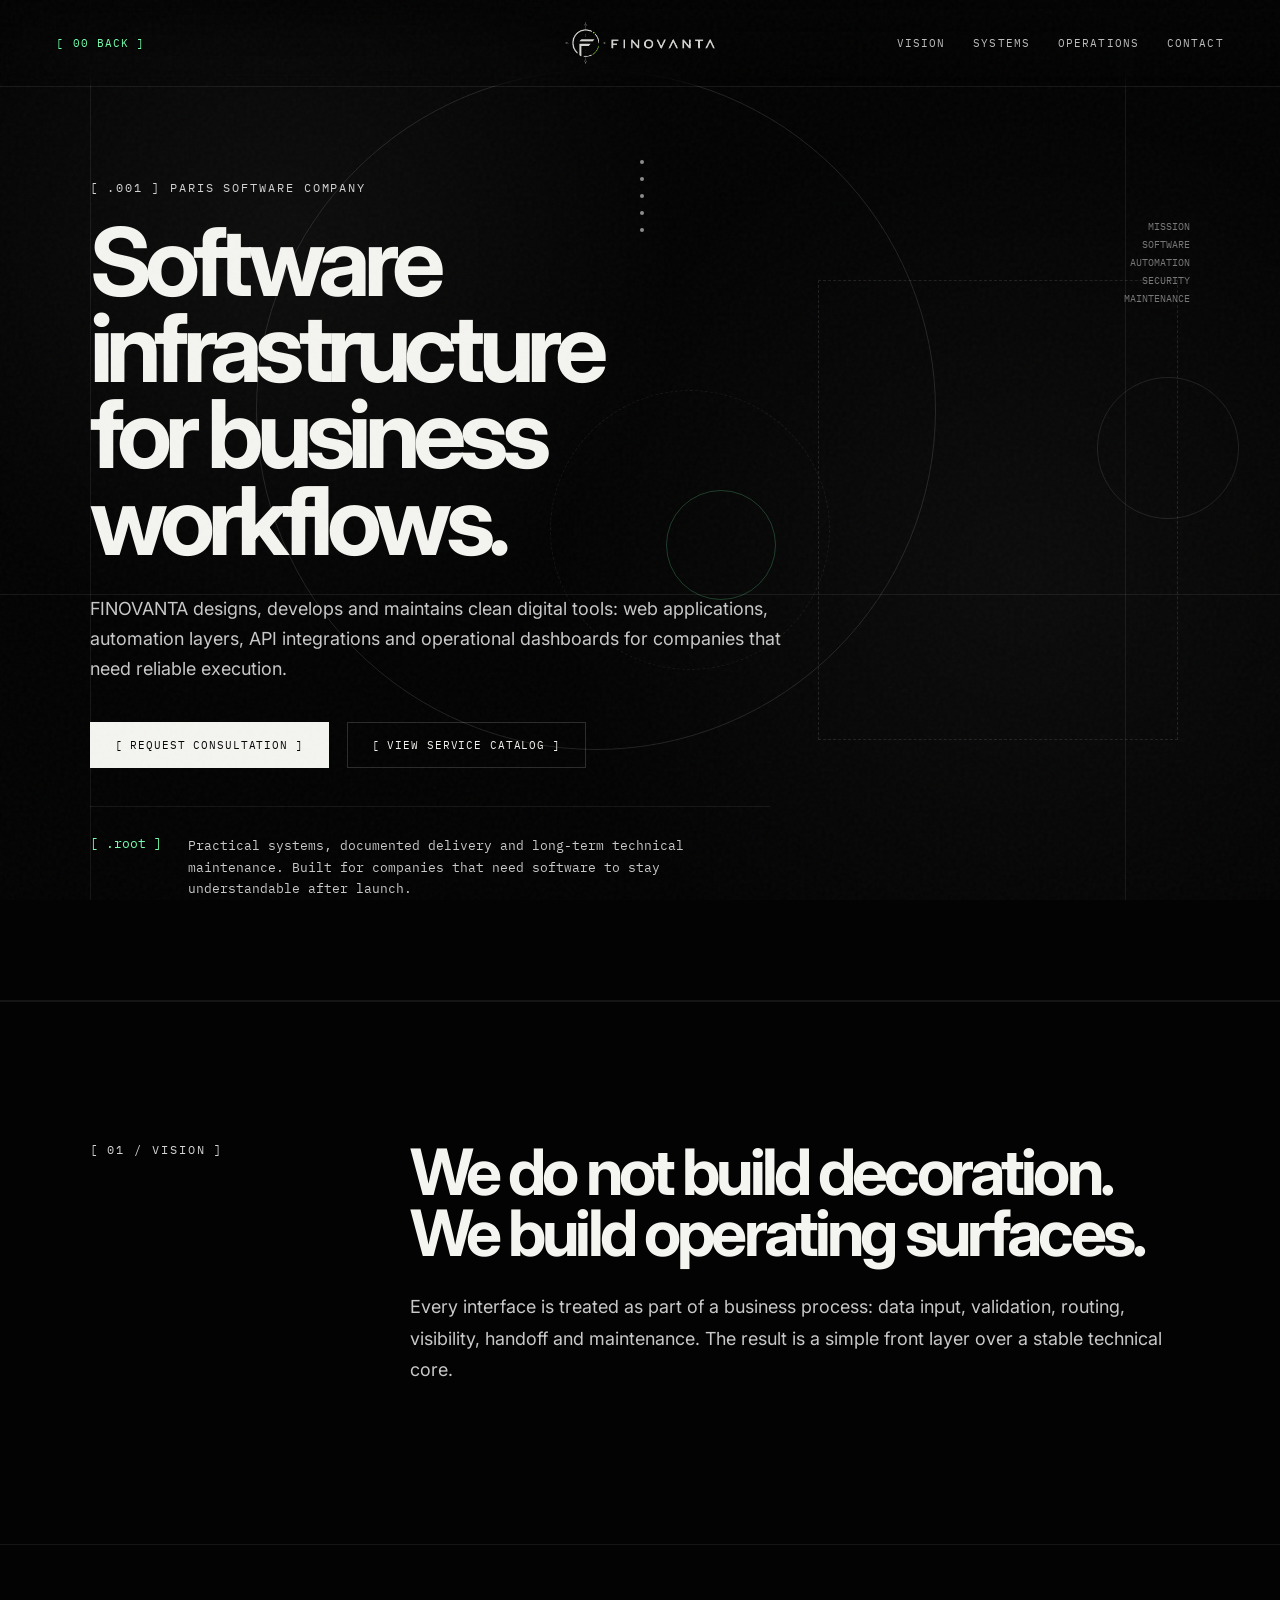
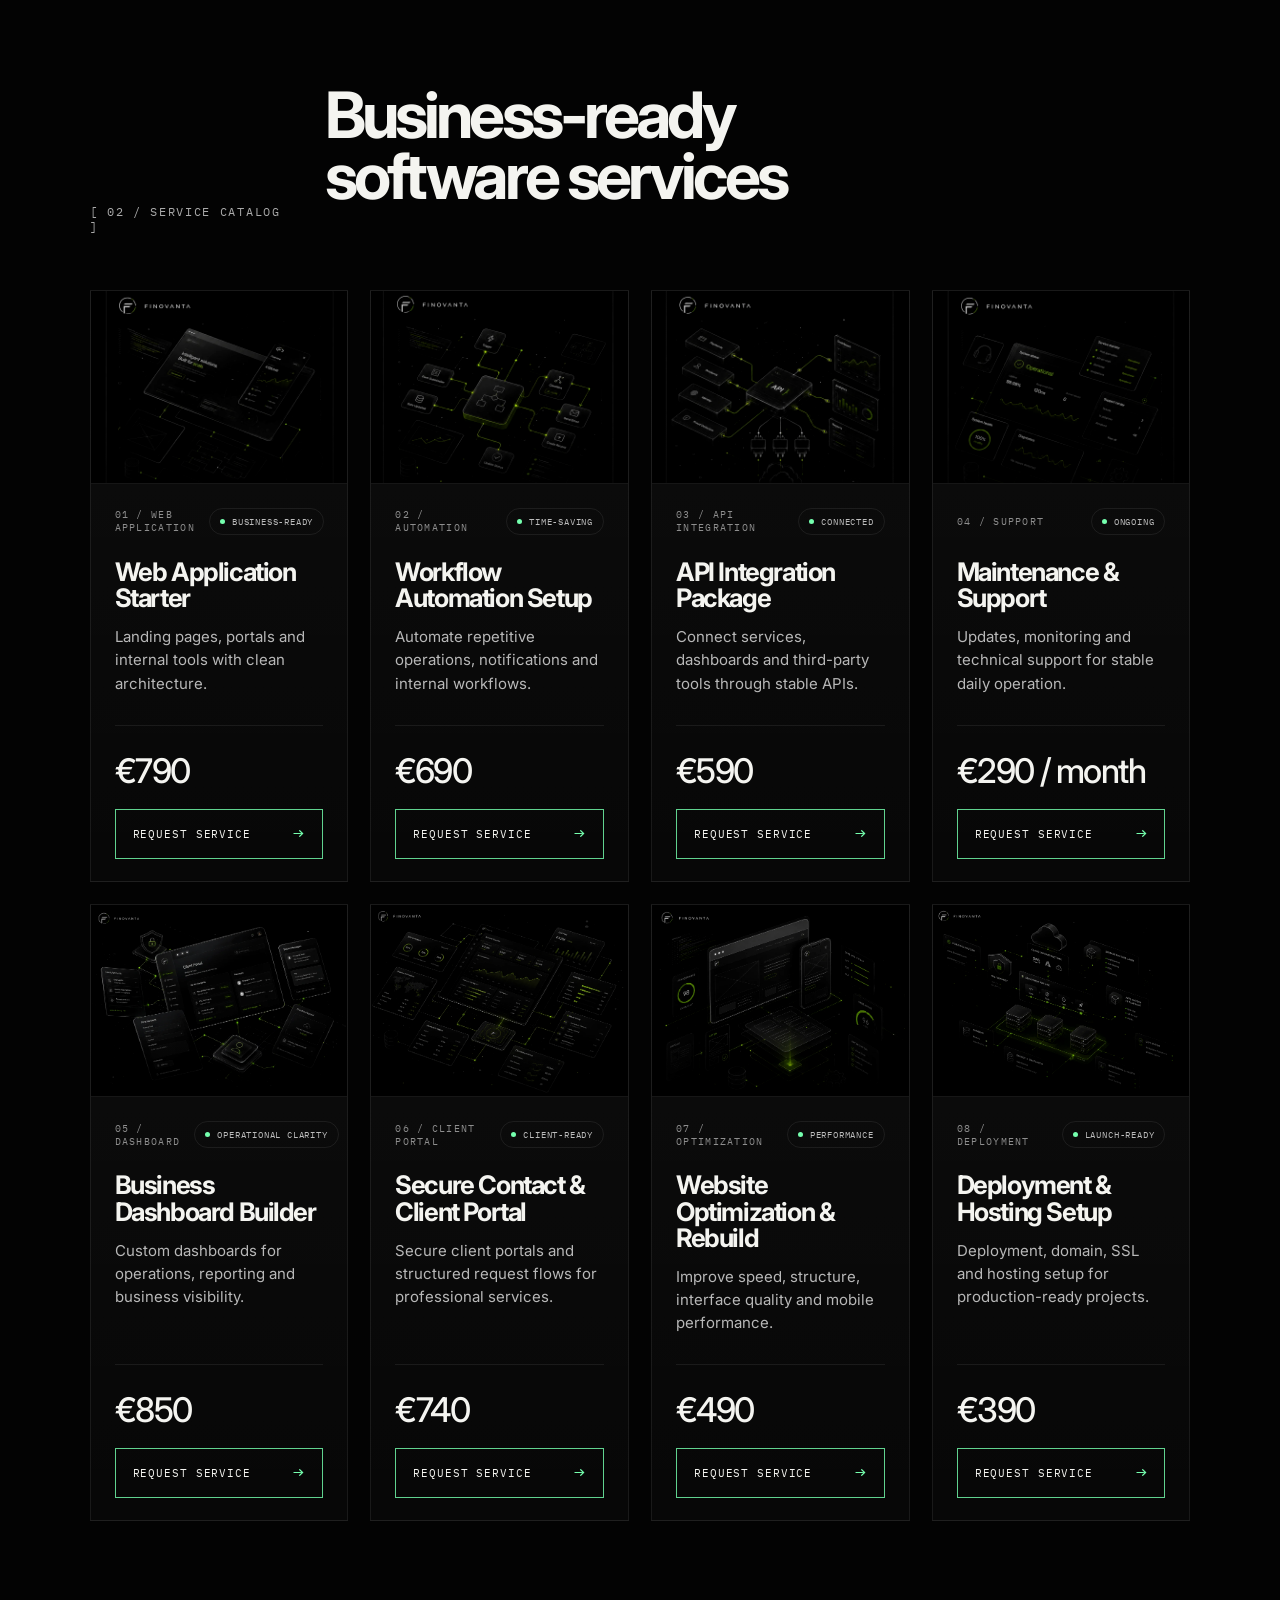
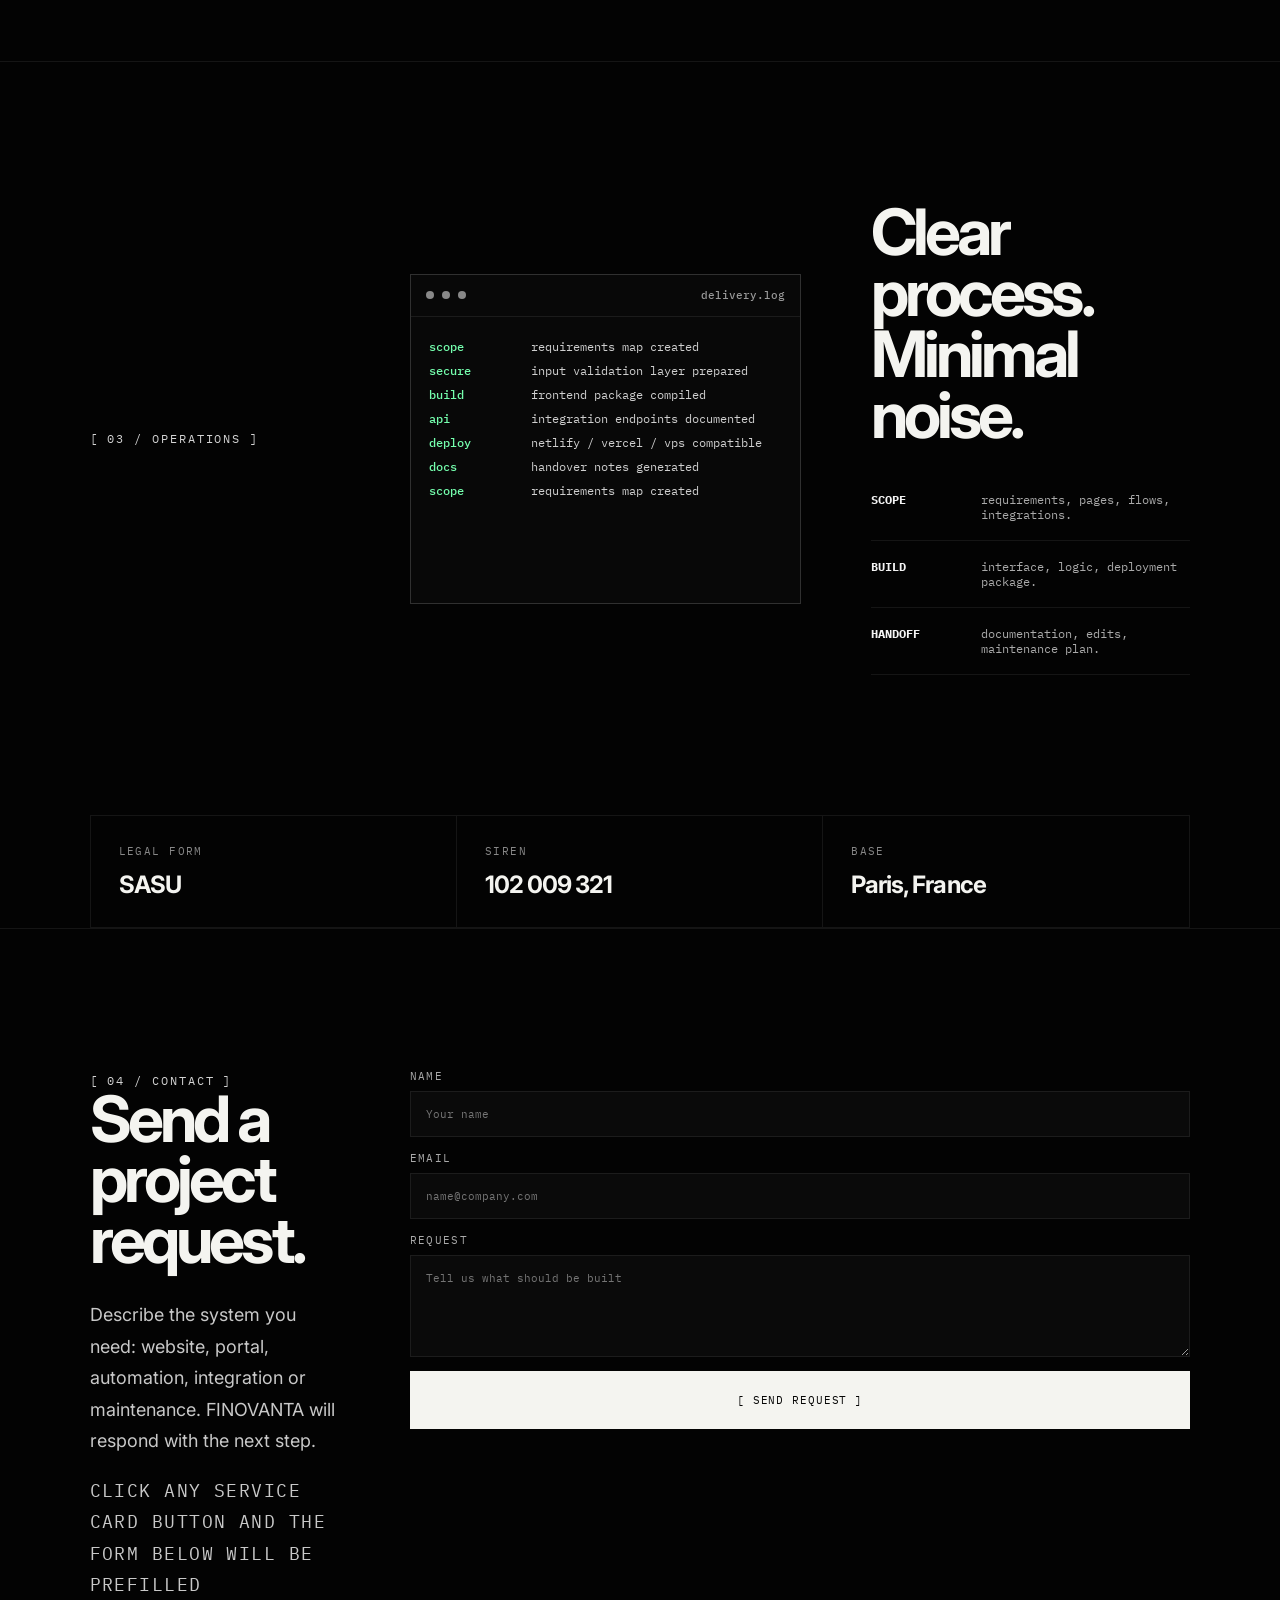
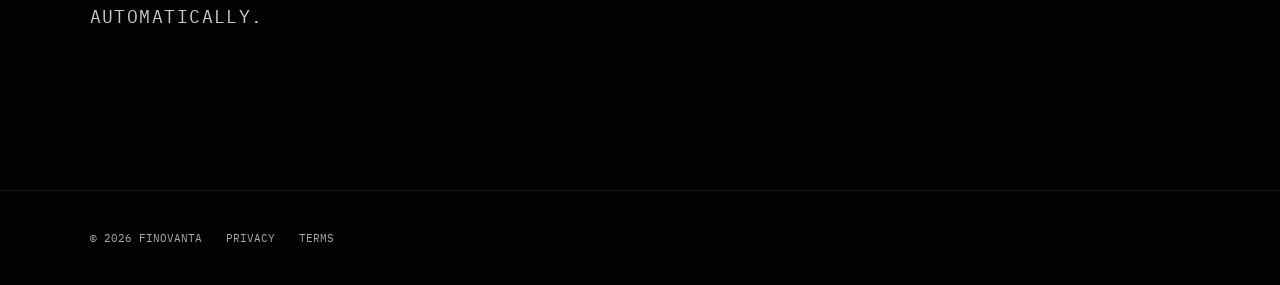
==== index.html @ 02cfaa24 "Add files via upload" ====
<!doctype html>
<html lang="en">
<head>
  <meta charset="utf-8" />
  <meta name="viewport" content="width=device-width, initial-scale=1" />
  <title>FINOVANTA — Software systems</title>
  <meta name="description" content="FINOVANTA is a Paris-based software development company designing secure web applications, automation and business tools." />
  <link rel="icon" href="assets/favicon-uploaded.png" type="image/png" />
  <link rel="preconnect" href="https://fonts.googleapis.com">
  <link rel="preconnect" href="https://fonts.gstatic.com" crossorigin>
  <link href="https://fonts.googleapis.com/css2?family=Inter:wght@400;500;600;700;800&family=IBM+Plex+Mono:wght@400;500;600&display=swap" rel="stylesheet">
  <link rel="stylesheet" href="styles.css" />
</head>
<body>
  <div class="noise" aria-hidden="true"></div>
  <div class="scan" aria-hidden="true"></div>
  <div class="stage-lines" aria-hidden="true">
    <span></span><span></span><span></span><span></span>
  </div>

  <header class="site-header" data-reveal>
    <a class="back" href="#top">[ 00 BACK ]</a>
    <a class="mark" href="#top" aria-label="FINOVANTA home"><img src="assets/finovanta-logo-uploaded.png" alt="FINOVANTA" /></a>
    <nav class="nav" aria-label="Primary navigation">
      <a href="#vision">vision</a>
      <a href="#systems">systems</a>
      <a href="#operations">operations</a>
      <a href="#contact">contact</a>
    </nav>
  </header>

  <main id="top" class="page-shell">
    <section class="hero" aria-label="FINOVANTA introduction">
      <div class="hero-geometry" aria-hidden="true">
        <div class="orbit orbit-a"></div>
        <div class="orbit orbit-b"></div>
        <div class="orbit orbit-c"></div>
        <div class="square-frame"></div>
        <div class="vertical-dots"><i></i><i></i><i></i><i></i><i></i></div>
      </div>
<div class="hero-copy" data-reveal>
        <p class="eyebrow" id="heroEyebrow">[ .001 ]  Paris software company</p>
        <h1 id="heroTitle">Software infrastructure for business workflows.</h1>
        <p class="lead" id="heroText">FINOVANTA designs, develops and maintains clean digital tools: web applications, automation layers, API integrations and operational dashboards for companies that need reliable execution.</p>
        <div class="micro-actions">
          <a href="#contact">[ request consultation ]</a>
          <a href="#systems">[ view service catalog ]</a>
        </div>

        <div class="bottom-note" data-reveal>
          <span>[ .root ]</span>
          <p id="rootNote">Practical systems, documented delivery and long-term technical maintenance. Built for companies that need software to stay understandable after launch.</p>
        </div>
      </div>

      <aside class="side-index" data-reveal>
        <p>mission</p>
        <p>software</p>
        <p>automation</p>
        <p>security</p>
        <p>maintenance</p>
      </aside>

    </section>

    <section id="vision" class="split-section" data-reveal>
      <div class="section-code">[ 01 / vision ]</div>
      <div>
        <h2>We do not build decoration. We build operating surfaces.</h2>
        <p>Every interface is treated as part of a business process: data input, validation, routing, visibility, handoff and maintenance. The result is a simple front layer over a stable technical core.</p>
      </div>
    </section>

    
    
    
    <section id="systems" class="grid-section service-catalog" data-reveal>
      <div class="section-head">
        <span>[ 02 / service catalog ]</span>
        <h2>Business-ready software services</h2>
      </div>

      <div class="service-grid" id="serviceGrid">
        <article class="service-card">
          <div class="service-media">
            <img src="assets/services/web-visual.webp" alt="Abstract interface system for web application development" loading="lazy">
          </div>
          <div class="service-body">
            <div class="service-kicker">
              <span>01 / Web application</span>
              <em>Business-ready</em>
            </div>
            <h3>Web Application Starter</h3>
            <p>Landing pages, portals and internal tools with clean architecture.</p>
            <div class="service-bottom">
              <strong>€790</strong>
              <a href="#contact" data-service="Web Application Starter">Request service</a>
            </div>
          </div>
        </article>

        <article class="service-card">
          <div class="service-media">
            <img src="assets/services/automation-visual.webp" alt="Workflow automation system diagram" loading="lazy">
          </div>
          <div class="service-body">
            <div class="service-kicker">
              <span>02 / Automation</span>
              <em>Time-saving</em>
            </div>
            <h3>Workflow Automation Setup</h3>
            <p>Automate repetitive operations, notifications and internal workflows.</p>
            <div class="service-bottom">
              <strong>€690</strong>
              <a href="#contact" data-service="Workflow Automation Setup">Request service</a>
            </div>
          </div>
        </article>

        <article class="service-card">
          <div class="service-media">
            <img src="assets/services/api-visual.webp" alt="API integration and connected dashboard architecture" loading="lazy">
          </div>
          <div class="service-body">
            <div class="service-kicker">
              <span>03 / API integration</span>
              <em>Connected</em>
            </div>
            <h3>API Integration Package</h3>
            <p>Connect services, dashboards and third-party tools through stable APIs.</p>
            <div class="service-bottom">
              <strong>€590</strong>
              <a href="#contact" data-service="API Integration Package">Request service</a>
            </div>
          </div>
        </article>

        <article class="service-card">
          <div class="service-media">
            <img src="assets/services/support-visual.webp" alt="Maintenance monitoring dashboard and support system" loading="lazy">
          </div>
          <div class="service-body">
            <div class="service-kicker">
              <span>04 / Support</span>
              <em>Ongoing</em>
            </div>
            <h3>Maintenance &amp; Support</h3>
            <p>Updates, monitoring and technical support for stable daily operation.</p>
            <div class="service-bottom">
              <strong>€290 <small>/ month</small></strong>
              <a href="#contact" data-service="Maintenance &amp; Support">Request service</a>
            </div>
          </div>
        </article>

        <article class="service-card">
          <div class="service-media">
            <img src="assets/services/dashboard-builder-visual.webp" alt="Business dashboard builder visualization" loading="lazy">
          </div>
          <div class="service-body">
            <div class="service-kicker">
              <span>05 / Dashboard</span>
              <em>Operational clarity</em>
            </div>
            <h3>Business Dashboard Builder</h3>
            <p>Custom dashboards for operations, reporting and business visibility.</p>
            <div class="service-bottom">
              <strong>€850</strong>
              <a href="#contact" data-service="Business Dashboard Builder">Request service</a>
            </div>
          </div>
        </article>

        <article class="service-card">
          <div class="service-media">
            <img src="assets/services/client-portal-visual.webp" alt="Secure client portal visualization" loading="lazy">
          </div>
          <div class="service-body">
            <div class="service-kicker">
              <span>06 / Client portal</span>
              <em>Client-ready</em>
            </div>
            <h3>Secure Contact &amp; Client Portal</h3>
            <p>Secure client portals and structured request flows for professional services.</p>
            <div class="service-bottom">
              <strong>€740</strong>
              <a href="#contact" data-service="Secure Contact &amp; Client Portal">Request service</a>
            </div>
          </div>
        </article>

        <article class="service-card">
          <div class="service-media">
            <img src="assets/services/website-optimization-visual.webp" alt="Website optimization and rebuild visualization" loading="lazy">
          </div>
          <div class="service-body">
            <div class="service-kicker">
              <span>07 / Optimization</span>
              <em>Performance</em>
            </div>
            <h3>Website Optimization &amp; Rebuild</h3>
            <p>Improve speed, structure, interface quality and mobile performance.</p>
            <div class="service-bottom">
              <strong>€490</strong>
              <a href="#contact" data-service="Website Optimization &amp; Rebuild">Request service</a>
            </div>
          </div>
        </article>

        <article class="service-card">
          <div class="service-media">
            <img src="assets/services/deployment-hosting-visual.webp" alt="Deployment and hosting setup visualization" loading="lazy">
          </div>
          <div class="service-body">
            <div class="service-kicker">
              <span>08 / Deployment</span>
              <em>Launch-ready</em>
            </div>
            <h3>Deployment &amp; Hosting Setup</h3>
            <p>Deployment, domain, SSL and hosting setup for production-ready projects.</p>
            <div class="service-bottom">
              <strong>€390</strong>
              <a href="#contact" data-service="Deployment &amp; Hosting Setup">Request service</a>
            </div>
          </div>
        </article>
      </div>
    </section>




    <section id="operations" class="operations" data-reveal>
      <div class="section-code">[ 03 / operations ]</div>
      <div class="terminal">
        <div class="terminal-head"><span></span><span></span><span></span><b>delivery.log</b></div>
        <div class="terminal-lines" id="terminalLines">
          <div><b>scope</b><span>requirements map created</span></div>
          <div><b>secure</b><span>input validation layer prepared</span></div>
          <div><b>build</b><span>frontend package compiled</span></div>
          <div><b>api</b><span>integration endpoints documented</span></div>
          <div><b>deploy</b><span>netlify / vercel / vps compatible</span></div>
          <div><b>docs</b><span>handover notes generated</span></div>
        </div>
      </div>
      <div class="op-copy">
        <h2>Clear process. Minimal noise.</h2>
        <ol>
          <li><b>Scope</b><span>requirements, pages, flows, integrations.</span></li>
          <li><b>Build</b><span>interface, logic, deployment package.</span></li>
          <li><b>Handoff</b><span>documentation, edits, maintenance plan.</span></li>
        </ol>
      </div>
    </section>

    <section class="company-strip" data-reveal>
      <div><span>legal form</span><strong>SASU</strong></div>
      <div><span>siren</span><strong>102 009 321</strong></div>
      <div><span>base</span><strong>Paris, France</strong></div>
    </section>

    <section id="contact" class="contact" data-reveal>
      <div>
        <span class="section-code">[ 04 / contact ]</span>
        <h2>Send a project request.</h2>
        <p>Describe the system you need: website, portal, automation, integration or maintenance. FINOVANTA will respond with the next step.</p>
        <p class="contact-note">Click any service card button and the form below will be prefilled automatically.</p>
      </div>
      <form class="contact-form" id="contactForm">
        <label>Name<input required name="name" autocomplete="name" placeholder="Your name"></label>
        <label>Email<input required type="email" name="email" autocomplete="email" placeholder="name@company.com"></label>
        <label>Request<textarea required id="contactMessage" name="message" rows="5" placeholder="Tell us what should be built"></textarea></label>
        <button type="submit" id="sendButton"><span class="button-text">[ send request ]</span><span class="button-loader" aria-hidden="true"></span></button>
        <p class="form-status" id="formStatus" role="status"></p>
      </form>
    </section>
  </main>

  <footer class="footer">
    <span>© <span id="year"></span> FINOVANTA</span>
    <a href="privacy.html">Privacy</a>
    <a href="terms.html">Terms</a>
  </footer>
  <script src="script.js"></script>
</body>
</html>
---- styles.css ----
:root{
  --bg:#030303;
  --fg:#f4f4f0;
  --muted:#9b9b9b;
  --muted2:#6e6e6e;
  --line:rgba(255,255,255,.16);
  --line-soft:rgba(255,255,255,.075);
  --green:#75ffae;
  --font:Inter,system-ui,-apple-system,Segoe UI,sans-serif;
  --mono:"IBM Plex Mono",ui-monospace,SFMono-Regular,Consolas,monospace;
}
*{box-sizing:border-box}
html{scroll-behavior:smooth}
body{margin:0;background:var(--bg);color:var(--fg);font-family:var(--font);overflow-x:hidden}
a{color:inherit;text-decoration:none}
button,input,textarea{font:inherit}
.noise{position:fixed;inset:0;pointer-events:none;z-index:40;opacity:.055;background-image:url("data:image/svg+xml,%3Csvg viewBox='0 0 256 256' xmlns='http://www.w3.org/2000/svg'%3E%3Cfilter id='n'%3E%3CfeTurbulence type='fractalNoise' baseFrequency='.85' numOctaves='3' stitchTiles='stitch'/%3E%3C/filter%3E%3Crect width='100%25' height='100%25' filter='url(%23n)' opacity='.55'/%3E%3C/svg%3E")}
.scan{position:fixed;inset:0;pointer-events:none;z-index:39;background:repeating-linear-gradient(to bottom,rgba(255,255,255,.018),rgba(255,255,255,.018) 1px,transparent 1px,transparent 5px);opacity:.22}
.stage-lines{position:fixed;inset:0;z-index:-1;overflow:hidden;background:radial-gradient(circle at 22% 28%,rgba(255,255,255,.045),transparent 25rem),radial-gradient(circle at 80% 64%,rgba(255,255,255,.035),transparent 30rem),#030303}
.stage-lines span{position:absolute;background:var(--line-soft)}
.stage-lines span:nth-child(1){left:7%;top:0;width:1px;height:100%}
.stage-lines span:nth-child(2){right:12%;top:0;width:1px;height:100%}
.stage-lines span:nth-child(3){left:0;top:66%;height:1px;width:100%}
.stage-lines span:nth-child(4){left:0;top:86px;height:1px;width:100%}
.site-header{position:fixed;left:0;right:0;top:0;height:86px;display:grid;grid-template-columns:1fr auto 1fr;align-items:center;padding:0 clamp(22px,4.4vw,78px);z-index:20;font-family:var(--mono);font-size:11px;letter-spacing:.1em;text-transform:uppercase;color:#d9d9d9;background:linear-gradient(to bottom,rgba(3,3,3,.78),rgba(3,3,3,.18),transparent);backdrop-filter:blur(10px)}
.back{color:var(--green)}
.mark{display:flex;align-items:center;justify-self:center;line-height:0;background:transparent!important;opacity:1!important}
.mark img{display:block;height:44px;width:auto;max-width:min(52vw,520px);object-fit:contain;opacity:1!important;filter:none!important;mix-blend-mode:normal!important}
.nav{justify-self:end;display:flex;gap:28px}.nav a{color:#bdbdbd}.nav a:hover,.back:hover{color:white}
.page-shell{width:min(1500px,100%);margin:0 auto}
.hero{position:relative;min-height:100svh;padding:168px clamp(24px,7vw,130px) 100px;display:grid;grid-template-columns:minmax(0,760px) minmax(260px,1fr);gap:70px;align-items:center;border-bottom:1px solid var(--line-soft)}
.hero-copy{position:relative;z-index:3;max-width:820px}.eyebrow,.section-code{font-family:var(--mono);font-size:12px;letter-spacing:.16em;text-transform:uppercase;color:#d3d3d3}.hero h1{font-size:clamp(58px,7.4vw,118px);line-height:.91;letter-spacing:-.07em;margin:24px 0 30px;max-width:860px;text-wrap:balance}.lead{max-width:700px;color:#c8c8c8;font-size:18px;line-height:1.68;margin:0}.micro-actions{display:flex;flex-wrap:wrap;gap:18px;margin-top:38px;align-items:center}.micro-actions a,.micro-actions button,.contact-form button{background:transparent;color:var(--fg);border:1px solid var(--line);padding:15px 24px;border-radius:0;text-transform:uppercase;font-family:var(--mono);font-size:11px;letter-spacing:.08em;cursor:pointer;min-width:230px;text-align:center}.micro-actions a:first-child,.contact-form button{background:#f4f4f0;color:#050505;border-color:#f4f4f0}.micro-actions a:hover,.micro-actions button:hover,.contact-form button:hover{transform:translateY(-2px);transition:.25s ease}.bottom-note{margin-top:38px;width:min(680px,100%);display:grid;grid-template-columns:80px 1fr;gap:18px;font-family:var(--mono);font-size:13px;color:#c9c9c9;padding-top:28px;border-top:1px solid var(--line-soft)}.bottom-note span{color:var(--green)}.bottom-note p{margin:0;line-height:1.65}
.hero-geometry{position:absolute;inset:0;overflow:hidden;z-index:1;pointer-events:none}.orbit{position:absolute;border:1px solid var(--line-soft);border-radius:50%;animation:turn 32s linear infinite}.orbit-a{width:680px;height:680px;left:20%;top:7%;border-color:rgba(255,255,255,.12)}.orbit-b{width:280px;height:280px;left:43%;top:39%;border-style:dashed}.orbit-c{width:110px;height:110px;left:52%;top:49%;border-color:rgba(117,255,174,.22);animation-duration:14s}.square-frame{position:absolute;right:8%;top:28%;width:360px;height:460px;border:1px dashed rgba(255,255,255,.14);opacity:.75}.square-frame:after{content:"";position:absolute;right:-62px;top:96px;width:140px;height:140px;border:1px solid rgba(255,255,255,.14);border-radius:50%}.vertical-dots{position:absolute;left:50%;top:16%;display:grid;gap:13px}.vertical-dots i{display:block;width:4px;height:4px;background:#8c8c8c;border-radius:50%}.side-index{position:relative;z-index:3;font-family:var(--mono);text-transform:uppercase;text-align:right;font-size:10px;line-height:1;color:#777;align-self:start;margin-top:54px}.side-index p{margin:0 0 8px}
.split-section,.operations,.contact{padding:140px clamp(24px,7vw,130px);display:grid;grid-template-columns:250px 1fr;gap:70px;border-top:1px solid var(--line-soft)}.split-section h2,.section-head h2,.operations h2,.contact h2,.legal h1{font-size:clamp(40px,5vw,82px);line-height:.95;letter-spacing:-.06em;margin:0 0 28px;text-wrap:balance}.split-section p,.contact p,.legal p{font-size:18px;line-height:1.75;color:#c8c8c8;max-width:780px}.grid-section{padding:140px clamp(24px,7vw,130px);border-top:1px solid var(--line-soft)}.section-head{display:flex;align-items:end;justify-content:space-between;margin-bottom:42px;gap:30px}.section-head span{font-family:var(--mono);font-size:12px;color:#aaa;letter-spacing:.14em;text-transform:uppercase}.cards{display:grid;grid-template-columns:repeat(4,1fr);border:1px solid var(--line-soft)}.card{min-height:280px;padding:30px;border-right:1px solid var(--line-soft);background:linear-gradient(180deg,rgba(255,255,255,.032),transparent);position:relative;overflow:hidden}.card:last-child{border-right:0}.card:before{content:"";position:absolute;inset:auto 0 0 0;height:1px;background:#f2f2f2;transform:scaleX(0);transform-origin:left;transition:.45s}.card:hover:before{transform:scaleX(1)}.card span{font-family:var(--mono);font-size:12px;color:var(--green)}.card h3{font-size:26px;letter-spacing:-.04em;margin:68px 0 16px}.card p{color:#a9a9a9;line-height:1.65;margin:0}.operations{grid-template-columns:250px 1.1fr .9fr;align-items:center}.terminal{border:1px solid var(--line);background:rgba(255,255,255,.025);min-height:330px}.terminal-head{height:42px;border-bottom:1px solid var(--line-soft);display:flex;align-items:center;padding:0 15px;gap:8px;font-family:var(--mono);font-size:11px;color:#999}.terminal-head span{width:8px;height:8px;border-radius:50%;background:#888}.terminal-head b{margin-left:auto;font-weight:500}.terminal-lines{padding:18px;font-family:var(--mono);font-size:12px;color:#cfcfcf;line-height:2}.terminal-lines div{display:grid;grid-template-columns:92px 1fr;gap:10px}.terminal-lines b{color:var(--green);font-weight:500}.op-copy ol{list-style:none;padding:0;margin:0}.op-copy li{display:grid;grid-template-columns:110px 1fr;padding:18px 0;border-bottom:1px solid var(--line-soft);font-family:var(--mono);font-size:12px;color:#aaa}.op-copy b{color:#f4f4f4;text-transform:uppercase}.company-strip{margin:0 clamp(24px,7vw,130px);display:grid;grid-template-columns:repeat(3,1fr);border:1px solid var(--line-soft)}.company-strip div{padding:28px;border-right:1px solid var(--line-soft);display:grid;gap:12px}.company-strip div:last-child{border-right:0}.company-strip span{font-family:var(--mono);font-size:11px;text-transform:uppercase;color:#888;letter-spacing:.13em}.company-strip strong{font-size:24px;letter-spacing:-.04em}.contact{align-items:start}.contact-form{display:grid;gap:14px}.contact-form label{display:grid;gap:8px;font-family:var(--mono);font-size:11px;text-transform:uppercase;color:#aaa;letter-spacing:.12em}.contact-form input,.contact-form textarea{width:100%;background:rgba(255,255,255,.03);border:1px solid var(--line-soft);color:var(--fg);padding:15px;outline:none;resize:vertical}.contact-form input:focus,.contact-form textarea:focus{border-color:#f4f4f0}.form-status{font-family:var(--mono);font-size:12px;color:var(--green);min-height:20px}.footer{padding:40px clamp(24px,7vw,130px);display:flex;gap:24px;border-top:1px solid var(--line-soft);font-family:var(--mono);font-size:11px;text-transform:uppercase;color:#aaa}.legal{padding:170px clamp(24px,12vw,220px);max-width:1050px}.legal h1{margin-top:20px}html.js [data-reveal]{opacity:0;transform:translateY(18px);transition:opacity .8s ease,transform .8s ease}html.js [data-reveal].is-visible{opacity:1;transform:none}@keyframes turn{to{transform:rotate(360deg)}}
@media(max-width:1100px){.nav{display:none}.hero{grid-template-columns:1fr;align-items:start;padding-top:150px}.side-index,.square-frame{right:-100px;opacity:.55}.cards{grid-template-columns:repeat(2,1fr)}.operations{grid-template-columns:1fr}.split-section,.contact{grid-template-columns:1fr}.company-strip{grid-template-columns:repeat(2,1fr)}.card:nth-child(2){border-right:0}.card:nth-child(1),.card:nth-child(2){border-bottom:1px solid var(--line-soft)}}
@media(max-width:640px){.stage-lines span:nth-child(4){top:76px}.site-header{height:76px;padding:0 18px;grid-template-columns:1fr auto}.back{font-size:10px}.mark img{height:34px;max-width:68vw}.hero{padding:122px 20px 68px;min-height:auto}.hero h1{font-size:48px;letter-spacing:-.055em}.lead{font-size:15px}.bottom-note{grid-template-columns:1fr;font-size:12px}.split-section,.grid-section,.operations,.contact{padding:82px 20px}.section-head{display:block}.cards,.company-strip{grid-template-columns:1fr}.card{border-right:0!important;border-bottom:1px solid var(--line-soft);min-height:230px}.company-strip{margin:0 20px}.company-strip div{border-right:0;border-bottom:1px solid var(--line-soft)}.footer{padding:30px 20px;flex-wrap:wrap}.micro-actions{align-items:stretch}.micro-actions a,.micro-actions button{width:100%;min-width:0}.hero h1,.split-section h2,.section-head h2,.operations h2,.contact h2,.legal h1{letter-spacing:-.045em}.orbit-a{left:6%;top:12%;width:440px;height:440px}.orbit-b,.orbit-c,.square-frame,.vertical-dots{display:none}}



@media(max-width:1200px){
  .service-grid{grid-template-columns:repeat(2,minmax(0,1fr))}
}
@media(max-width:640px){
  .service-grid{grid-template-columns:1fr;gap:18px}
  .service-meta{padding:16px 16px 0}
  .service-card > a{margin:14px 16px 16px;font-size:10px}
}


/* Service catalog */
.service-catalog .section-head{
  margin-bottom:56px;
}
.service-grid{
  display:grid;
  grid-template-columns:repeat(4,minmax(0,1fr));
  gap:22px;
}
.service-card{
  border:1px solid var(--line-soft);
  background:
    linear-gradient(180deg,rgba(255,255,255,.035),rgba(255,255,255,.012)),
    rgba(5,5,5,.82);
  min-height:100%;
  display:flex;
  flex-direction:column;
  overflow:hidden;
  position:relative;
}
.service-card:before{
  content:"";
  position:absolute;
  inset:0;
  pointer-events:none;
  background:
    linear-gradient(135deg,rgba(117,255,174,.11),transparent 28%,transparent 72%,rgba(255,255,255,.05));
  opacity:0;
  transition:opacity .35s ease;
}
.service-card:hover:before{
  opacity:1;
}
.service-media{
  position:relative;
  aspect-ratio:4/3;
  overflow:hidden;
  border-bottom:1px solid var(--line-soft);
  background:#030303;
}
.service-media:after{
  content:"";
  position:absolute;
  inset:0;
  pointer-events:none;
  background:
    radial-gradient(circle at 50% 35%,transparent 0,transparent 45%,rgba(0,0,0,.22) 78%),
    linear-gradient(180deg,transparent 68%,rgba(0,0,0,.42));
}
.service-media img{
  display:block;
  width:100%;
  height:100%;
  object-fit:cover;
  object-position:center;
  opacity:.94;
  filter:saturate(.96) contrast(1.05);
  transform:scale(1.02);
  transition:transform .5s ease, filter .5s ease, opacity .5s ease;
}
.service-card:hover .service-media img{
  transform:scale(1.065);
  opacity:1;
  filter:saturate(1.08) contrast(1.08);
}
.service-body{
  padding:24px 24px 22px;
  display:flex;
  flex-direction:column;
  flex:1;
  position:relative;
  z-index:1;
}
.service-kicker{
  display:flex;
  justify-content:space-between;
  align-items:center;
  gap:14px;
  font-family:var(--mono);
  text-transform:uppercase;
  margin-bottom:24px;
}
.service-kicker span{
  color:#8e8e8e;
  font-size:10px;
  letter-spacing:.13em;
}
.service-kicker em{
  font-style:normal;
  color:#bcbcbc;
  border:1px solid var(--line-soft);
  border-radius:999px;
  padding:7px 10px;
  font-size:9px;
  letter-spacing:.09em;
  white-space:nowrap;
}
.service-kicker em:before{
  content:"";
  display:inline-block;
  width:5px;
  height:5px;
  border-radius:50%;
  background:var(--green);
  margin-right:7px;
  vertical-align:1px;
}
.service-body h3{
  margin:0 0 14px;
  font-size:clamp(24px,2vw,34px);
  line-height:1.02;
  letter-spacing:-.055em;
}
.service-body p{
  margin:0 0 30px;
  color:#b8b8b8;
  line-height:1.55;
  font-size:15px;
  max-width:34ch;
}
.service-bottom{
  margin-top:auto;
  padding-top:24px;
  border-top:1px solid var(--line-soft);
  display:grid;
  gap:18px;
}
.service-bottom strong{
  font-size:34px;
  letter-spacing:-.045em;
  font-weight:500;
  color:#f4f4f0;
}
.service-bottom small{
  font-size:15px;
  color:#8d8d8d;
  font-weight:400;
  letter-spacing:0;
}
.service-bottom a{
  display:flex;
  align-items:center;
  justify-content:space-between;
  border:1px solid rgba(117,255,174,.82);
  color:#f4f4f0;
  padding:15px 17px;
  font-family:var(--mono);
  font-size:11px;
  letter-spacing:.08em;
  text-transform:uppercase;
  transition:background .25s ease, transform .25s ease, border-color .25s ease;
}
.service-bottom a:after{
  content:"→";
  color:var(--green);
  font-size:18px;
  line-height:1;
}
.service-bottom a:hover{
  background:rgba(117,255,174,.065);
  border-color:var(--green);
  transform:translateY(-1px);
}
@media(max-width:1250px){
  .service-grid{grid-template-columns:repeat(2,minmax(0,1fr))}
}
@media(max-width:640px){
  .service-grid{grid-template-columns:1fr;gap:18px}
  .service-body{padding:20px}
  .service-body h3{font-size:28px}
  .service-bottom strong{font-size:30px}
}



.contact-note{margin-top:14px;color:#9f9f9f;font-family:var(--mono);font-size:11px;letter-spacing:.08em;text-transform:uppercase}
.service-card.is-selected{box-shadow:0 0 0 1px rgba(117,255,174,.65) inset, 0 0 28px rgba(117,255,174,.08)}

/* Form loading / success state */
.contact-form button{
  position:relative;
  display:flex;
  align-items:center;
  justify-content:center;
  gap:12px;
  min-height:58px;
}
.button-loader{
  width:18px;
  height:18px;
  border:2px solid rgba(5,5,5,.22);
  border-top-color:#79ff23;
  border-right-color:#79ff23;
  border-radius:50%;
  display:none;
  animation:spin .75s linear infinite;
}
.contact-form button.is-loading .button-loader{
  display:inline-block;
}
.contact-form button.is-loading{
  pointer-events:none;
  opacity:.92;
}
.form-status{
  transition:color .25s ease, opacity .25s ease;
}
.form-status.success{
  color:#79ff23;
}
.form-status.loading{
  color:#cfcfcf;
}
@keyframes spin{
  to{transform:rotate(360deg)}
}

/* Privacy policy page */
.policy-page{
  max-width:1120px;
}
.legal-updated{
  font-family:var(--mono);
  font-size:12px!important;
  letter-spacing:.12em;
  text-transform:uppercase;
  color:#8f8f8f!important;
  margin-top:-8px!important;
  margin-bottom:42px!important;
}
.legal h2{
  font-size:clamp(24px,2.5vw,36px);
  letter-spacing:-.04em;
  margin:56px 0 18px;
  color:#f4f4f0;
}
.legal ul{
  margin:0 0 26px;
  padding-left:22px;
  color:#c8c8c8;
  font-size:17px;
  line-height:1.75;
}
.legal li{
  margin:10px 0;
}
.legal li::marker{
  color:var(--green);
}
.legal-company{
  margin-top:58px;
  border:1px solid var(--line-soft);
  display:grid;
  grid-template-columns:180px 1fr;
  font-family:var(--mono);
}
.legal-company span,
.legal-company strong{
  padding:18px;
  border-bottom:1px solid var(--line-soft);
}
.legal-company span{
  color:#898989;
  text-transform:uppercase;
  letter-spacing:.12em;
  font-size:11px;
}
.legal-company strong{
  color:#f4f4f0;
  font-size:13px;
  font-weight:500;
}
.legal-company span:nth-last-child(2),
.legal-company strong:last-child{
  border-bottom:0;
}
@media(max-width:640px){
  .legal-company{
    grid-template-columns:1fr;
  }
  .legal-company span{
    border-bottom:0;
    padding-bottom:6px;
  }
  .legal-company strong{
    padding-top:0;
  }
}

/* Homepage company strip: keep legal activity details out of the main presentation */
.company-strip{
  grid-template-columns:repeat(3,1fr);
}
@media(max-width:700px){
  .company-strip{
    grid-template-columns:1fr;
  }
}
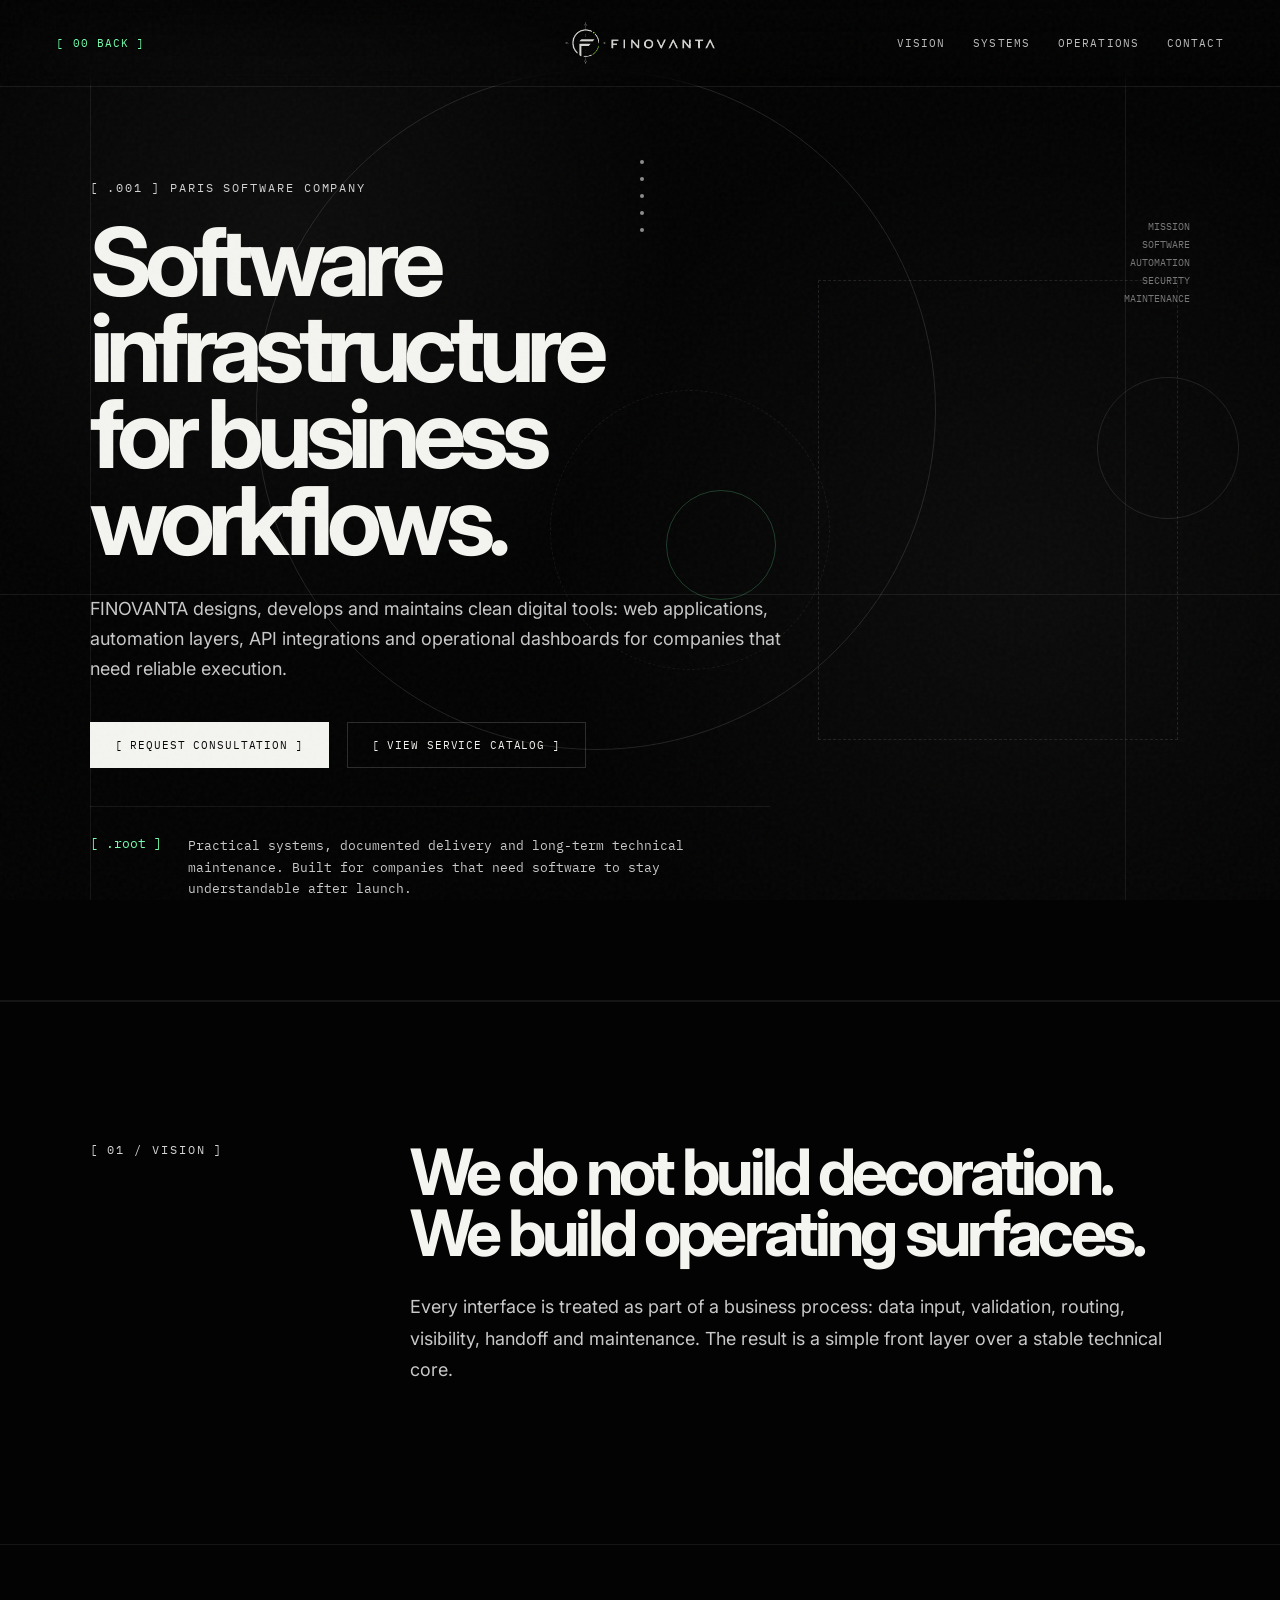
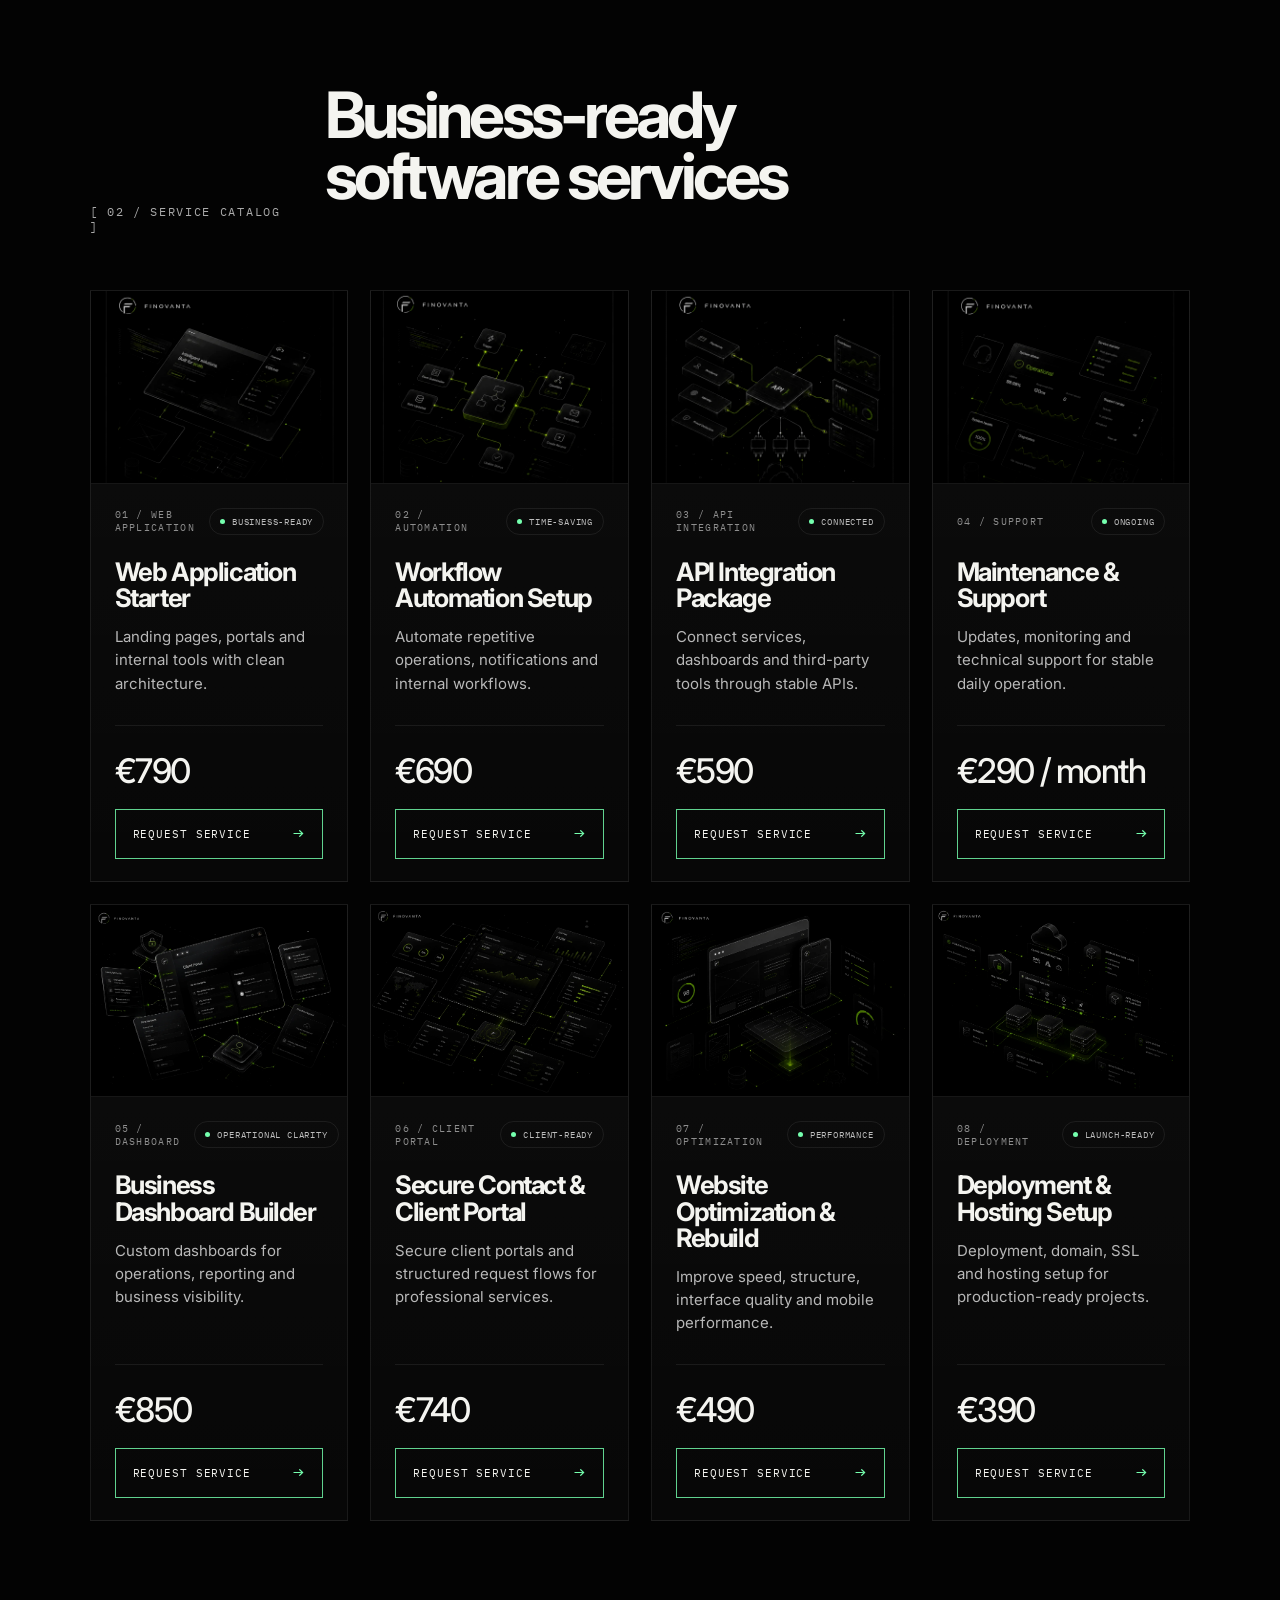
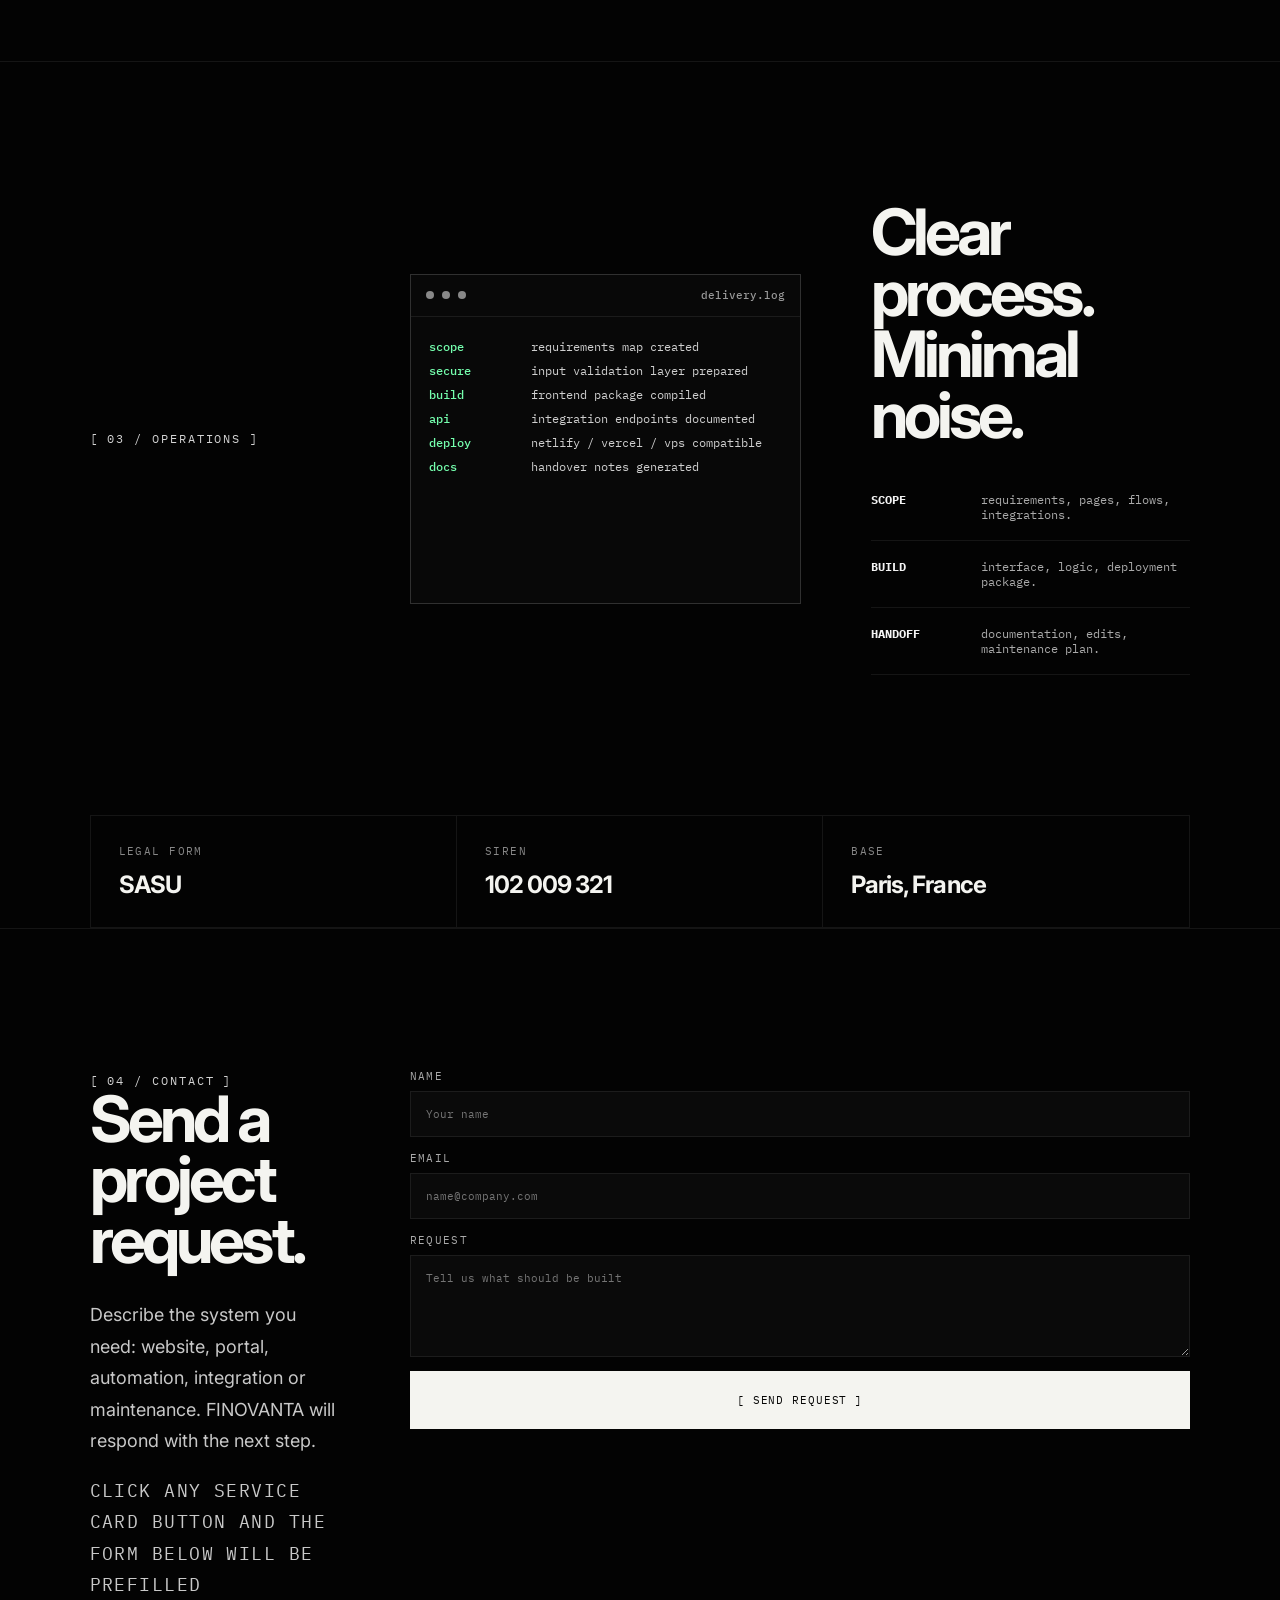
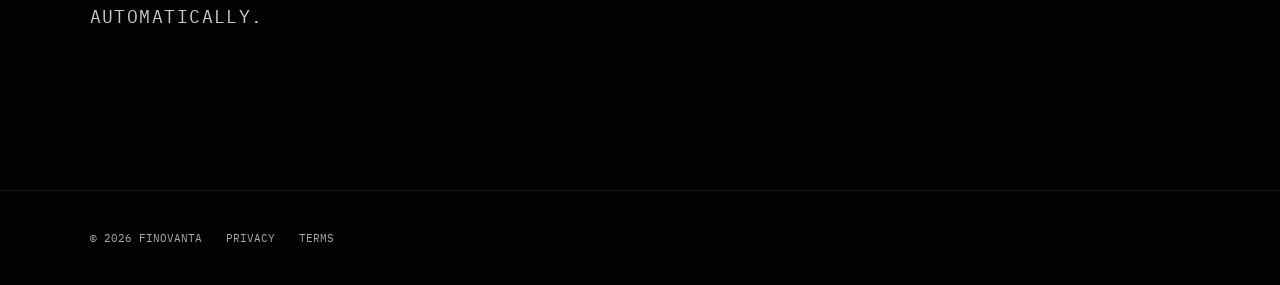
==== commit 5d0ac281: "Add files via upload" ====
--- a/index.html
+++ b/index.html
@@ -3,13 +3,16 @@
 <head>
   <meta charset="utf-8" />
   <meta name="viewport" content="width=device-width, initial-scale=1" />
-  <title>FINOVANTA — Software systems</title>
+  <title id="pageTitle">FINOVANTA — Software Systems</title>
   <meta name="description" content="FINOVANTA is a Paris-based software development company designing secure web applications, automation and business tools." />
-  <link rel="icon" href="assets/favicon-uploaded.png" type="image/png" />
   <link rel="preconnect" href="https://fonts.googleapis.com">
   <link rel="preconnect" href="https://fonts.gstatic.com" crossorigin>
   <link href="https://fonts.googleapis.com/css2?family=Inter:wght@400;500;600;700;800&family=IBM+Plex+Mono:wght@400;500;600&display=swap" rel="stylesheet">
   <link rel="stylesheet" href="styles.css" />
+  <link rel="icon" href="favicon.ico" sizes="any">
+  <link rel="icon" type="image/png" href="assets/favicon.png">
+  <link rel="shortcut icon" href="favicon.ico">
+  <link rel="apple-touch-icon" href="assets/favicon.png">
 </head>
 <body>
   <div class="noise" aria-hidden="true"></div>
@@ -43,8 +46,8 @@
         <h1 id="heroTitle">Software infrastructure for business workflows.</h1>
         <p class="lead" id="heroText">FINOVANTA designs, develops and maintains clean digital tools: web applications, automation layers, API integrations and operational dashboards for companies that need reliable execution.</p>
         <div class="micro-actions">
-          <a href="#contact">[ request consultation ]</a>
-          <a href="#systems">[ view service catalog ]</a>
+          <a href="#contact" id="primaryButton">[ request consultation ]</a>
+          <a href="#systems" id="secondaryButton">[ view service catalog ]</a>
         </div>
 
         <div class="bottom-note" data-reveal>
@@ -76,8 +79,8 @@
     
     <section id="systems" class="grid-section service-catalog" data-reveal>
       <div class="section-head">
-        <span>[ 02 / service catalog ]</span>
-        <h2>Business-ready software services</h2>
+        <span id="catalogCode">[ 02 / service catalog ]</span>
+        <h2 id="catalogTitle">Business-ready software services</h2>
       </div>
 
       <div class="service-grid" id="serviceGrid">
@@ -231,7 +234,7 @@
 
 
     <section id="operations" class="operations" data-reveal>
-      <div class="section-code">[ 03 / operations ]</div>
+      <div class="section-code" id="operationsCode">[ 03 / operations ]</div>
       <div class="terminal">
         <div class="terminal-head"><span></span><span></span><span></span><b>delivery.log</b></div>
         <div class="terminal-lines" id="terminalLines">
@@ -244,8 +247,8 @@
         </div>
       </div>
       <div class="op-copy">
-        <h2>Clear process. Minimal noise.</h2>
-        <ol>
+        <h2 id="operationsTitle">Clear process. Minimal noise.</h2>
+        <ol id="operationsSteps">
           <li><b>Scope</b><span>requirements, pages, flows, integrations.</span></li>
           <li><b>Build</b><span>interface, logic, deployment package.</span></li>
           <li><b>Handoff</b><span>documentation, edits, maintenance plan.</span></li>
@@ -253,18 +256,18 @@
       </div>
     </section>
 
-    <section class="company-strip" data-reveal>
-      <div><span>legal form</span><strong>SASU</strong></div>
-      <div><span>siren</span><strong>102 009 321</strong></div>
-      <div><span>base</span><strong>Paris, France</strong></div>
+    <section class="company-strip" data-reveal id="companyStrip">
+      <div><span>legal form</span><strong id="companyLegalForm">SASU</strong></div>
+      <div><span>siren</span><strong id="companySiren">102 009 321</strong></div>
+      <div><span>base</span><strong id="companyBase">Paris, France</strong></div>
     </section>
 
     <section id="contact" class="contact" data-reveal>
       <div>
-        <span class="section-code">[ 04 / contact ]</span>
-        <h2>Send a project request.</h2>
-        <p>Describe the system you need: website, portal, automation, integration or maintenance. FINOVANTA will respond with the next step.</p>
-        <p class="contact-note">Click any service card button and the form below will be prefilled automatically.</p>
+        <span class="section-code" id="contactCode">[ 04 / contact ]</span>
+        <h2 id="contactTitle">Send a project request.</h2>
+        <p id="contactText">Describe the system you need: website, portal, automation, integration or maintenance. FINOVANTA will respond with the next step.</p>
+        <p class="contact-note" id="contactNote">Click any service card button and the form below will be prefilled automatically.</p>
       </div>
       <form class="contact-form" id="contactForm">
         <label>Name<input required name="name" autocomplete="name" placeholder="Your name"></label>
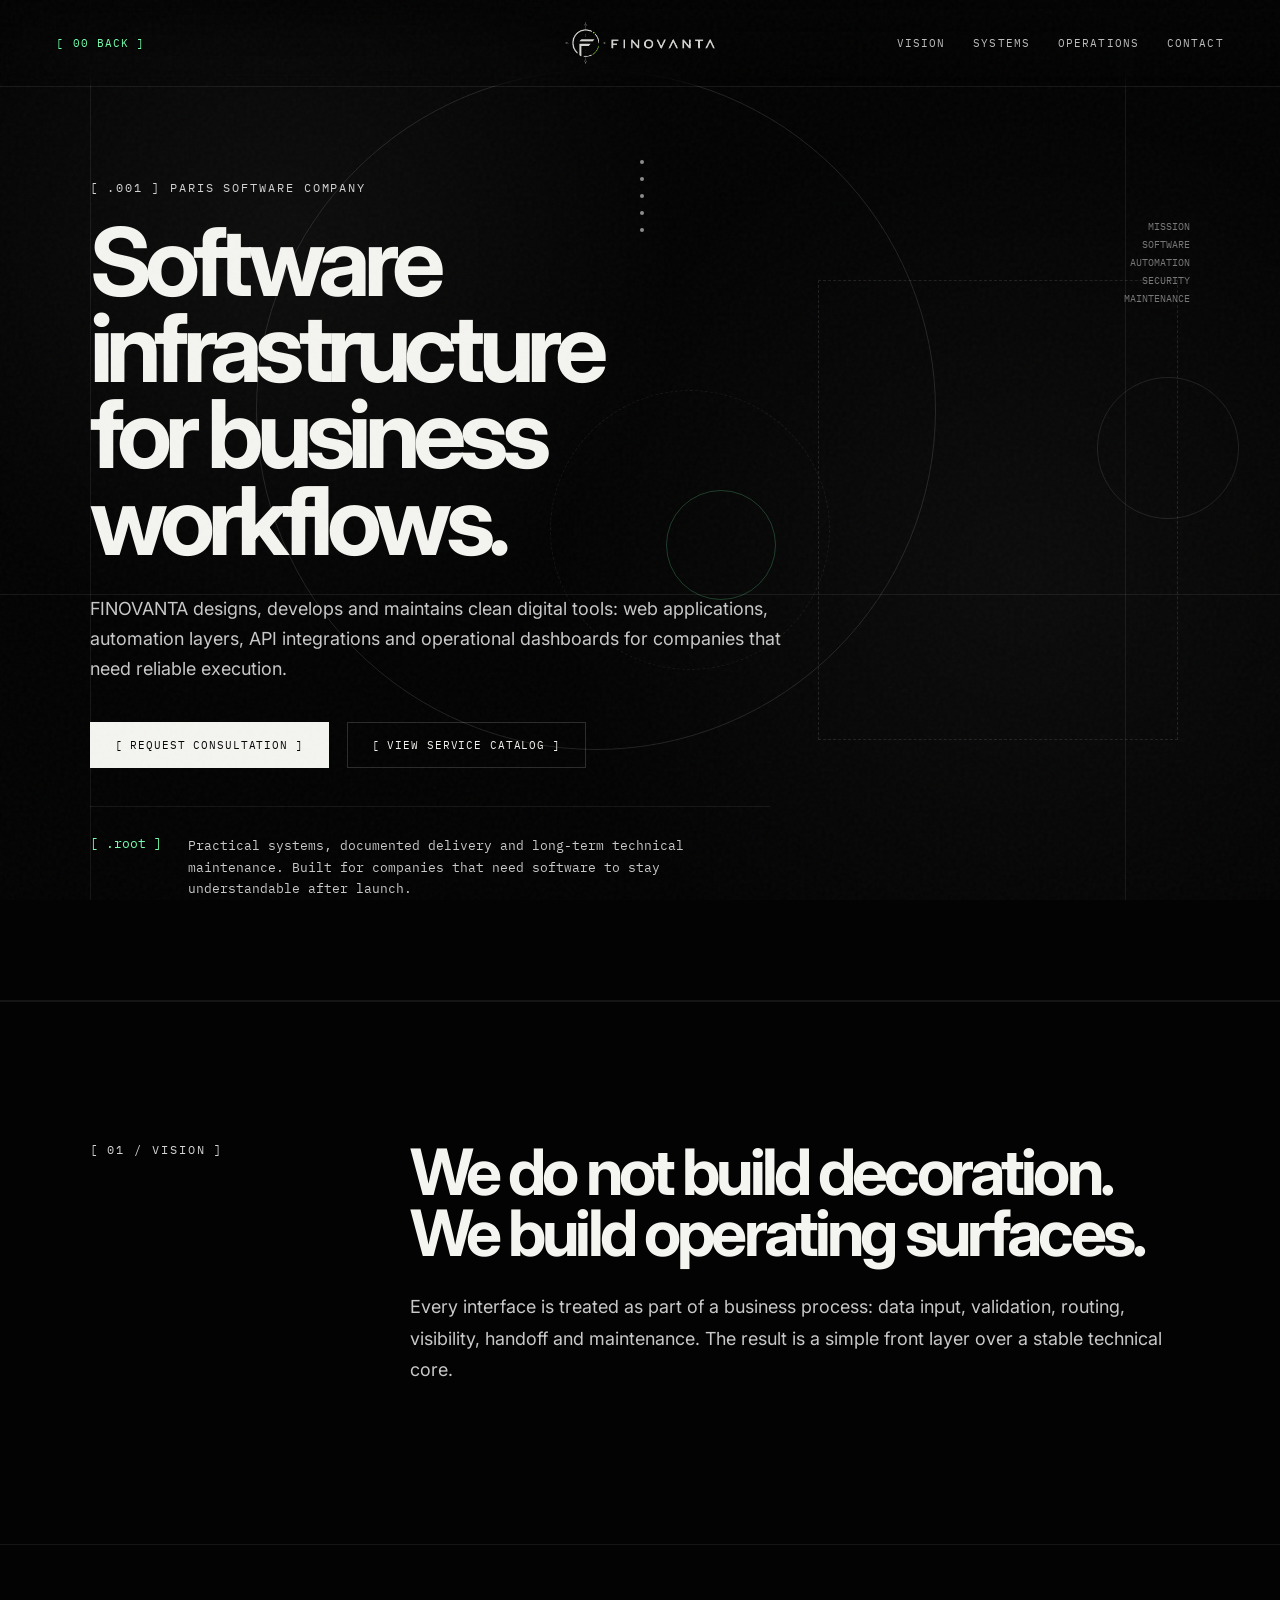
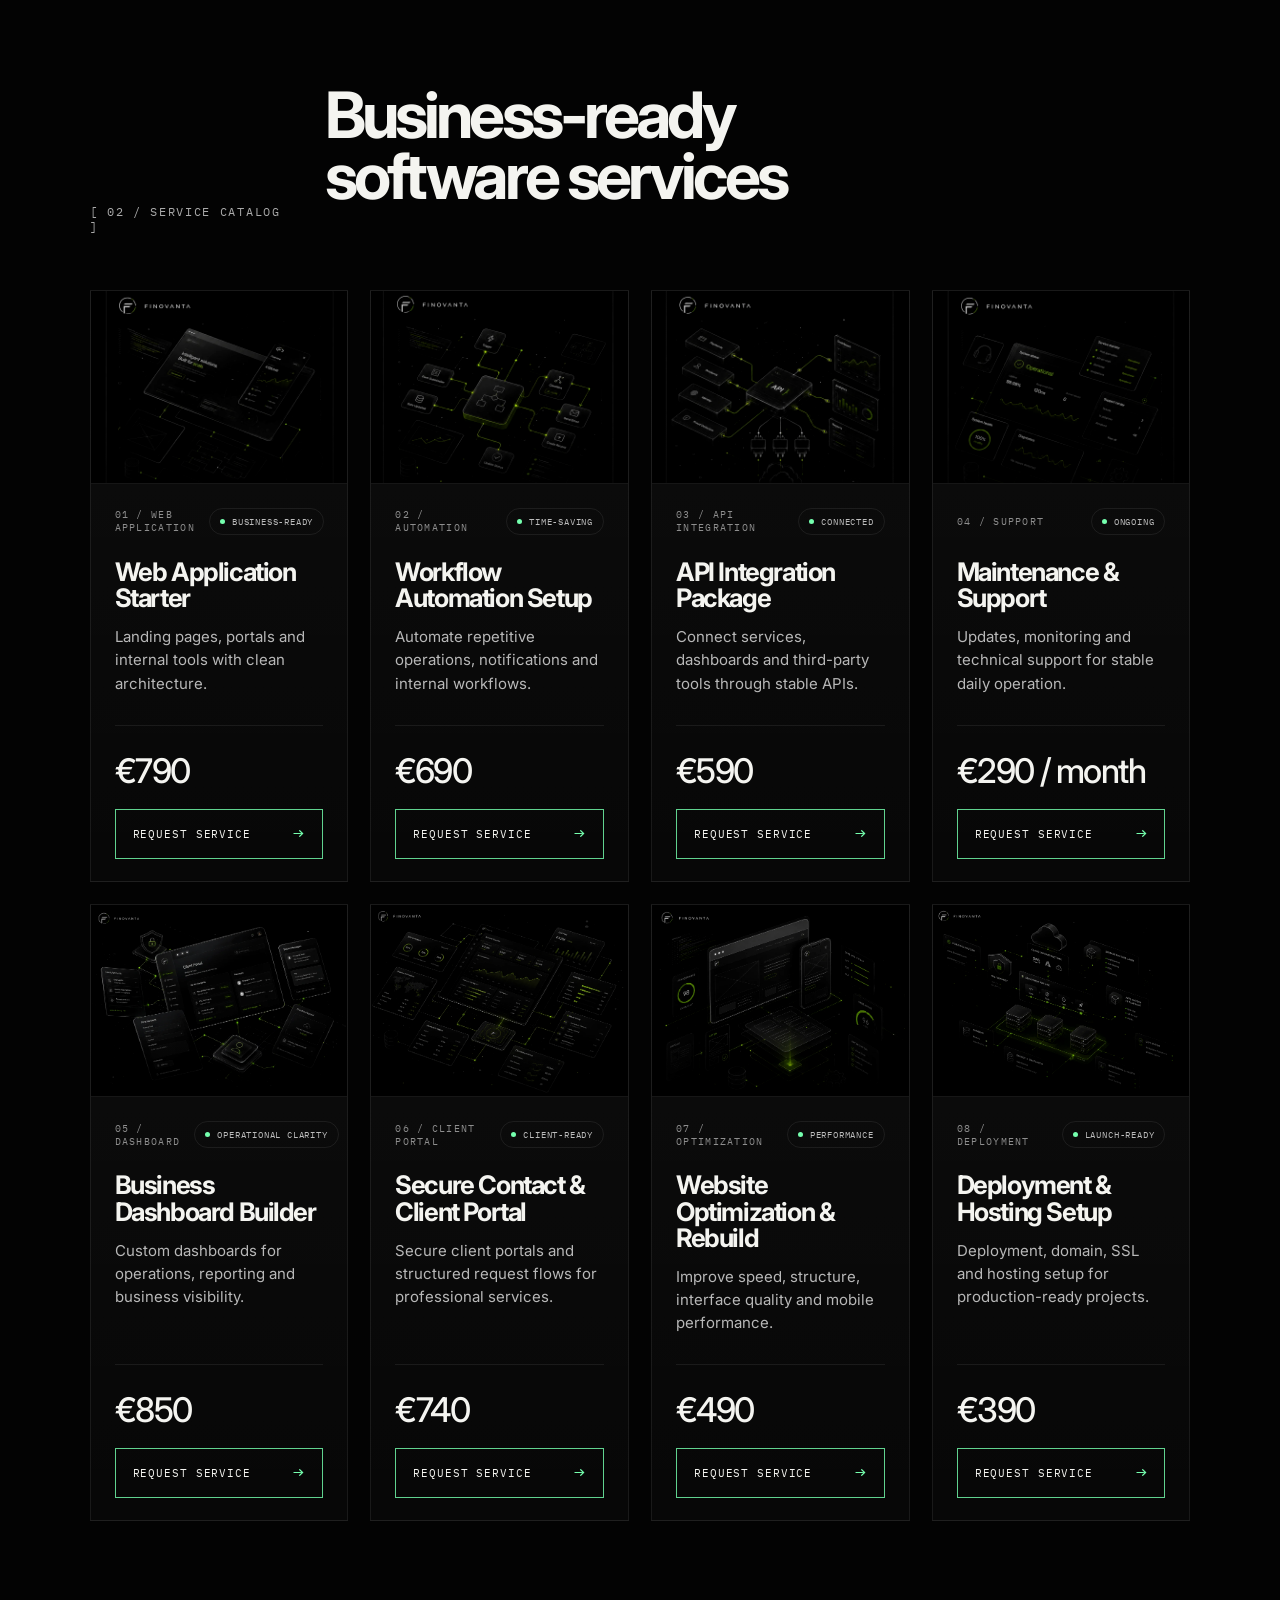
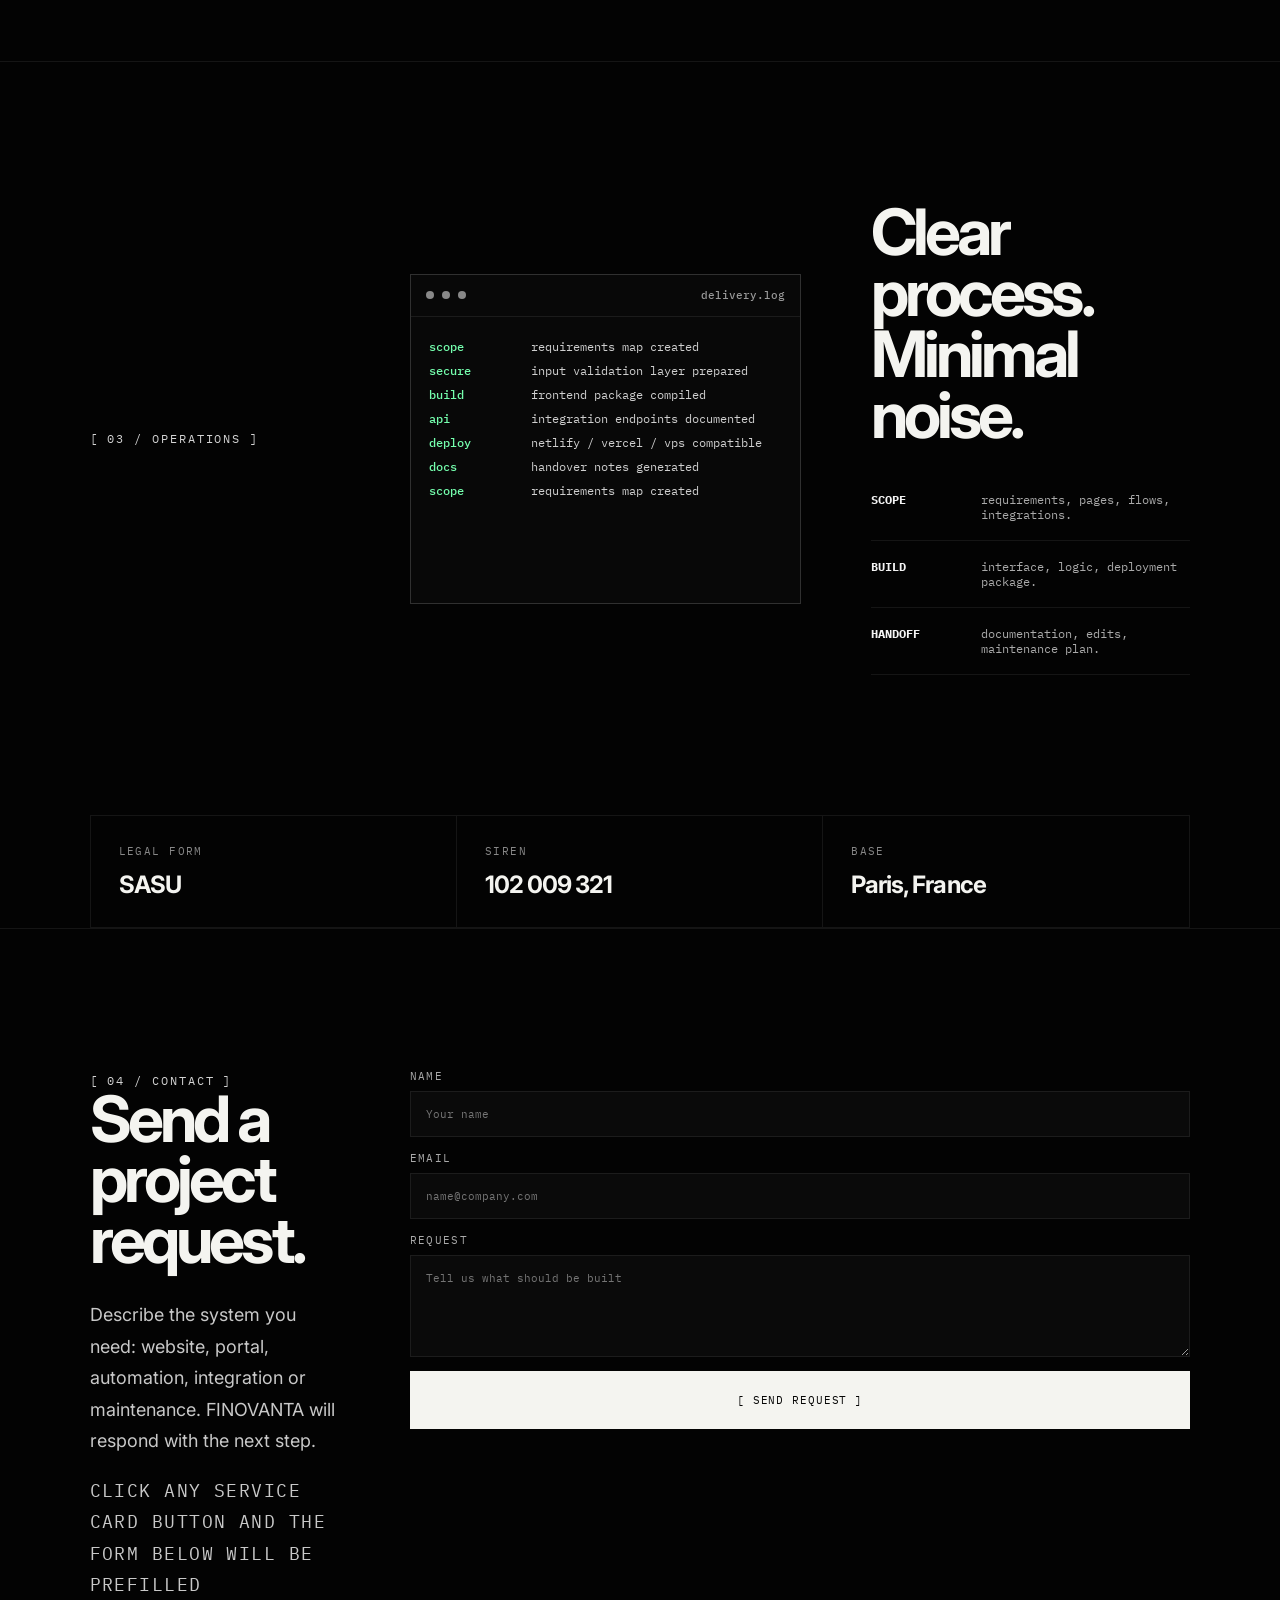
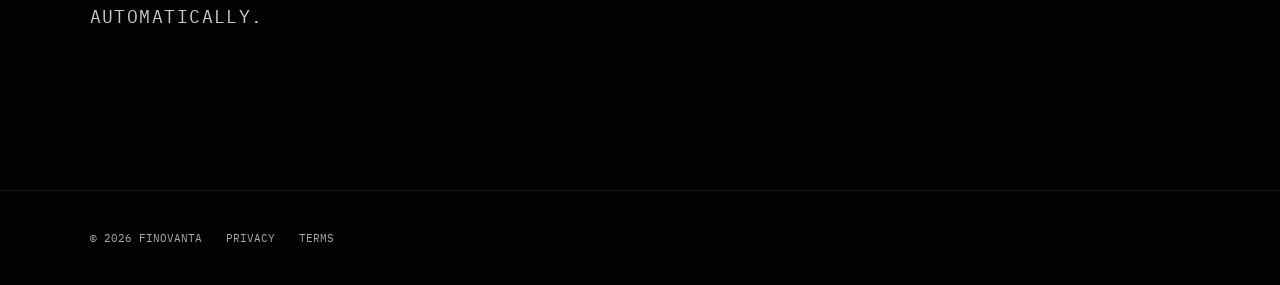
==== commit 9920fdce: "Add files via upload" ====
--- a/index.html
+++ b/index.html
@@ -284,6 +284,6 @@
     <a href="privacy.html">Privacy</a>
     <a href="terms.html">Terms</a>
   </footer>
-  <script src="script.js"></script>
+  <script src="script.js?v=43"></script>
 </body>
 </html>
